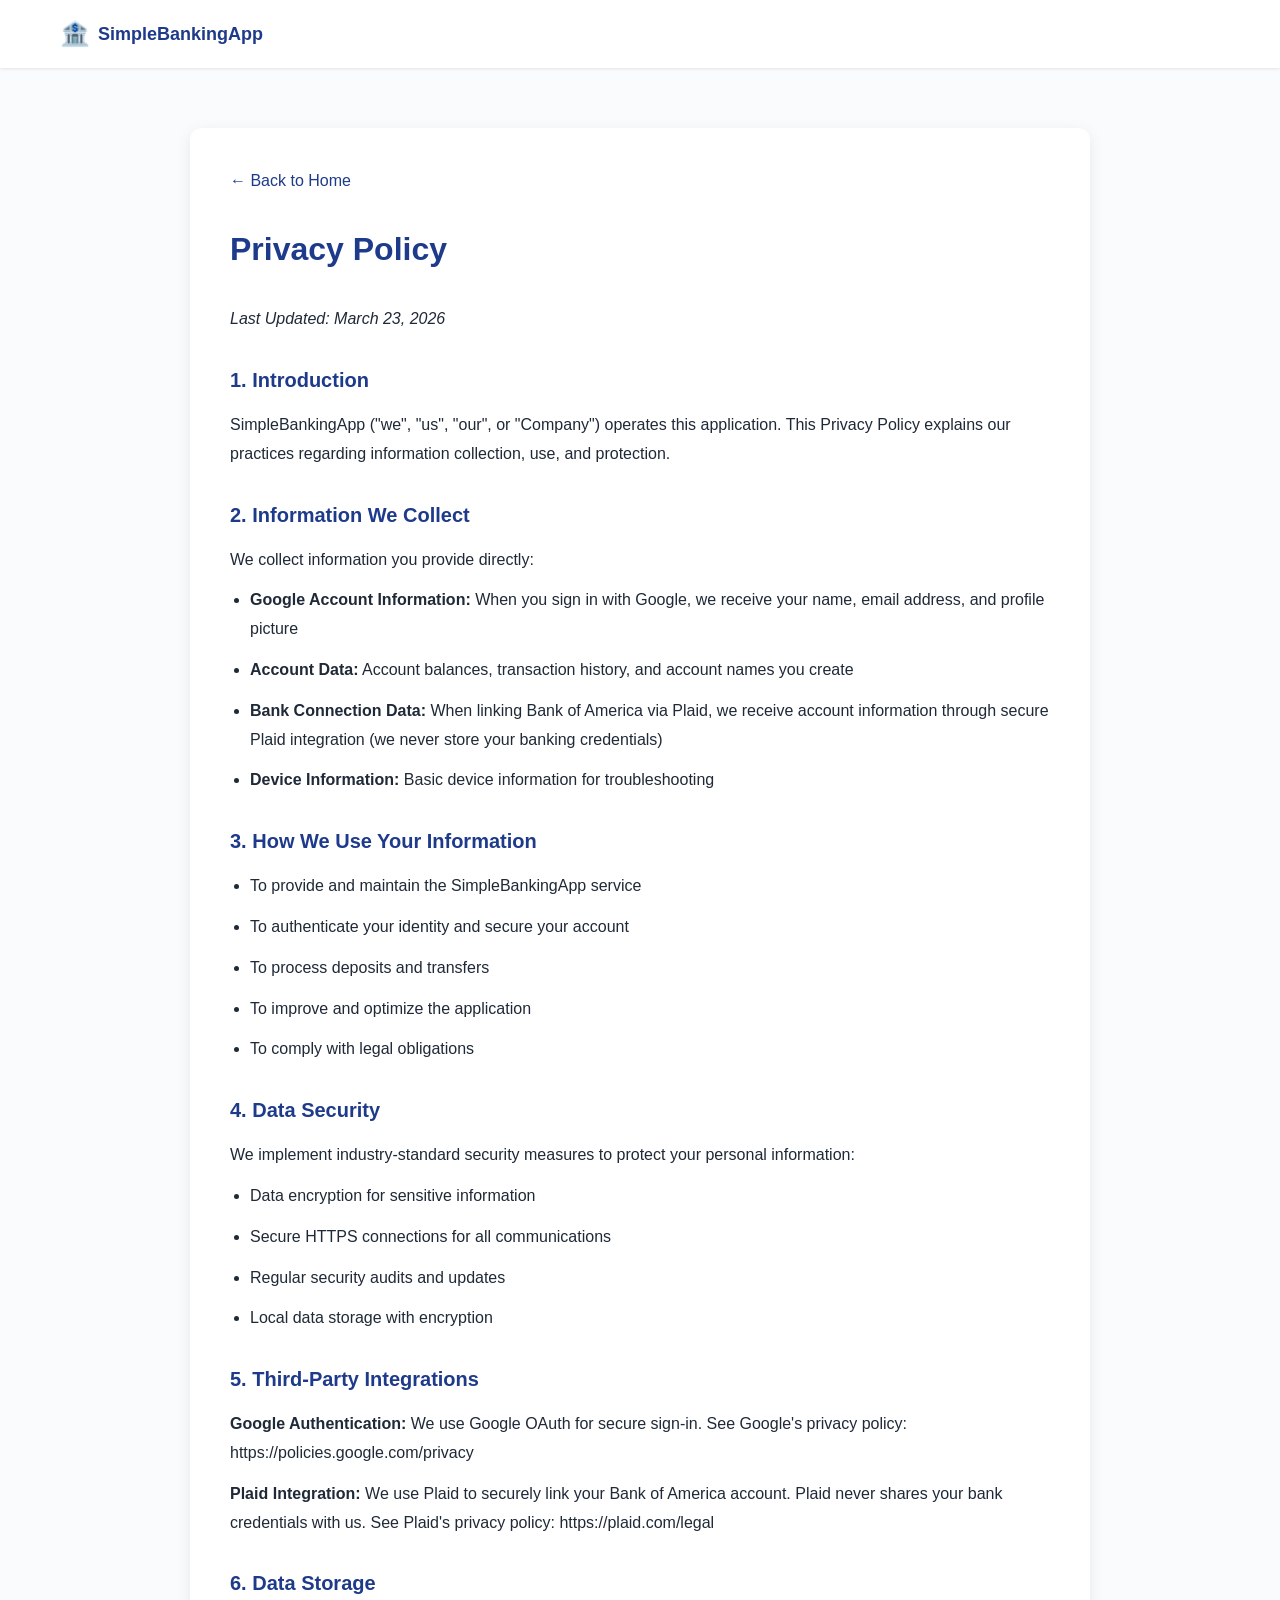
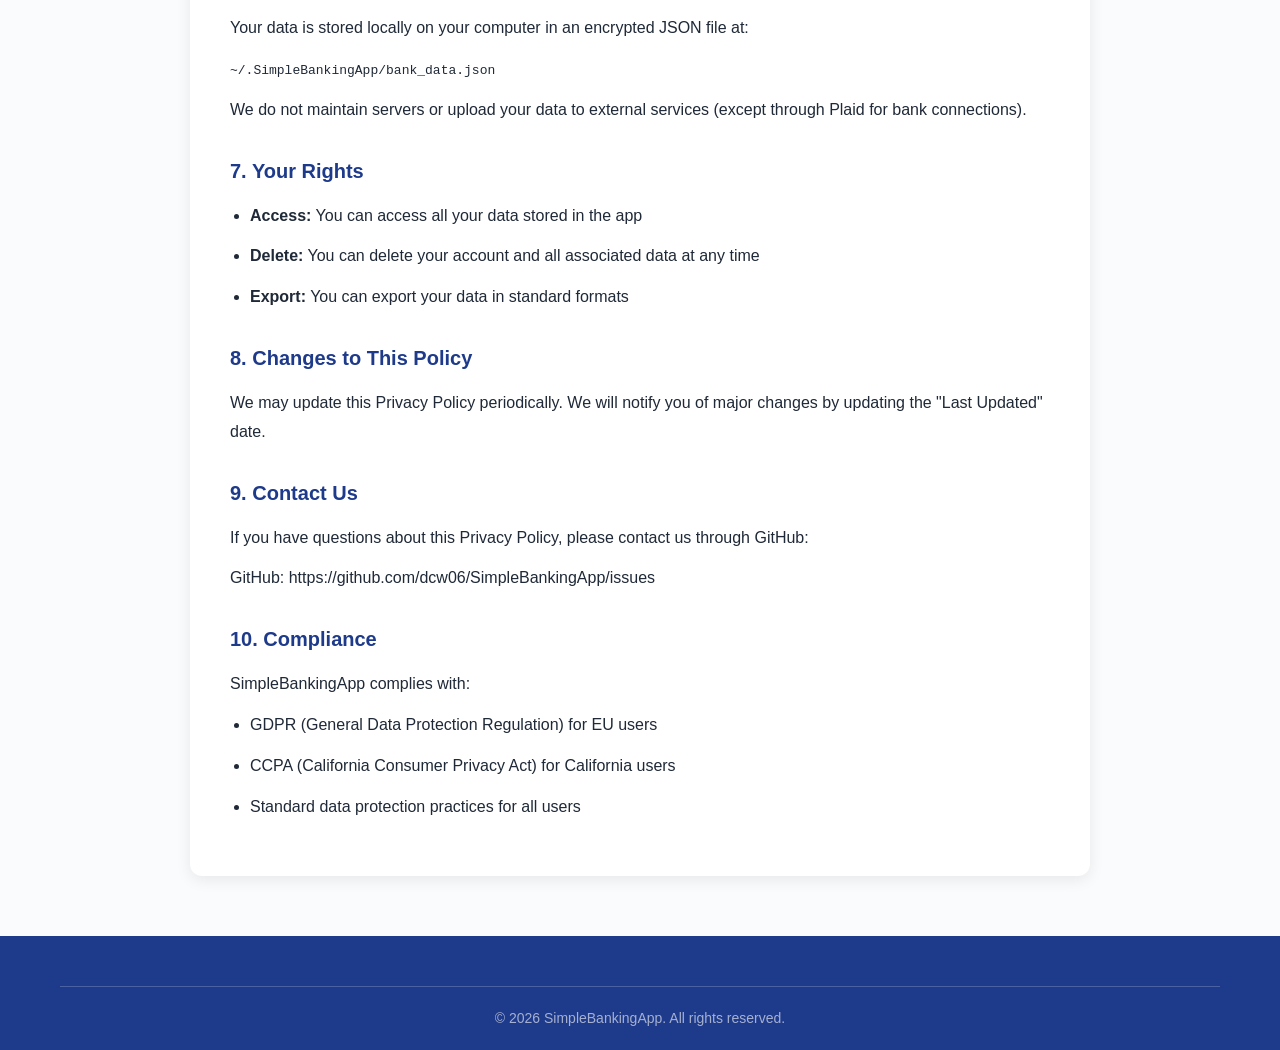
==== docs/privacy.html @ 29fc1cfb "Move website to docs folder for GitHub Pages" ====
<!DOCTYPE html>
<html lang="en">
<head>
    <meta charset="UTF-8">
    <meta name="viewport" content="width=device-width, initial-scale=1.0">
    <title>Privacy Policy - SimpleBankingApp</title>
    <link rel="stylesheet" href="style.css">
    <style>
        .policy-container {
            max-width: 900px;
            margin: 60px auto;
            padding: 40px;
            background: white;
            border-radius: 12px;
            box-shadow: 0 4px 15px rgba(0,0,0,0.08);
        }
        .policy-container h1 {
            color: #1E3A8A;
            margin-bottom: 30px;
        }
        .policy-container h2 {
            color: #1E3A8A;
            margin-top: 30px;
            margin-bottom: 15px;
            font-size: 20px;
        }
        .policy-container p, .policy-container li {
            color: #1F2937;
            line-height: 1.8;
            margin-bottom: 12px;
        }
        .policy-container ul {
            margin-left: 20px;
            margin-bottom: 15px;
        }
        .last-updated {
            color: #6B7280;
            font-style: italic;
            margin-bottom: 30px;
        }
        .back-link {
            display: inline-block;
            margin-bottom: 30px;
            color: #1E3A8A;
            text-decoration: none;
            font-weight: 500;
        }
        .back-link:hover {
            text-decoration: underline;
        }
    </style>
</head>
<body>
    <nav class="navbar">
        <div class="container">
            <div class="logo">
                <span class="logo-icon">🏦</span>
                SimpleBankingApp
            </div>
        </div>
    </nav>

    <div class="policy-container">
        <a href="index.html" class="back-link">← Back to Home</a>
        
        <h1>Privacy Policy</h1>
        <p class="last-updated">Last Updated: March 23, 2026</p>

        <h2>1. Introduction</h2>
        <p>SimpleBankingApp ("we", "us", "our", or "Company") operates this application. This Privacy Policy explains our practices regarding information collection, use, and protection.</p>

        <h2>2. Information We Collect</h2>
        <p>We collect information you provide directly:</p>
        <ul>
            <li><strong>Google Account Information:</strong> When you sign in with Google, we receive your name, email address, and profile picture</li>
            <li><strong>Account Data:</strong> Account balances, transaction history, and account names you create</li>
            <li><strong>Bank Connection Data:</strong> When linking Bank of America via Plaid, we receive account information through secure Plaid integration (we never store your banking credentials)</li>
            <li><strong>Device Information:</strong> Basic device information for troubleshooting</li>
        </ul>

        <h2>3. How We Use Your Information</h2>
        <ul>
            <li>To provide and maintain the SimpleBankingApp service</li>
            <li>To authenticate your identity and secure your account</li>
            <li>To process deposits and transfers</li>
            <li>To improve and optimize the application</li>
            <li>To comply with legal obligations</li>
        </ul>

        <h2>4. Data Security</h2>
        <p>We implement industry-standard security measures to protect your personal information:</p>
        <ul>
            <li>Data encryption for sensitive information</li>
            <li>Secure HTTPS connections for all communications</li>
            <li>Regular security audits and updates</li>
            <li>Local data storage with encryption</li>
        </ul>

        <h2>5. Third-Party Integrations</h2>
        <p><strong>Google Authentication:</strong> We use Google OAuth for secure sign-in. See Google's privacy policy: https://policies.google.com/privacy</p>
        <p><strong>Plaid Integration:</strong> We use Plaid to securely link your Bank of America account. Plaid never shares your bank credentials with us. See Plaid's privacy policy: https://plaid.com/legal</p>

        <h2>6. Data Storage</h2>
        <p>Your data is stored locally on your computer in an encrypted JSON file at:</p>
        <p><code>~/.SimpleBankingApp/bank_data.json</code></p>
        <p>We do not maintain servers or upload your data to external services (except through Plaid for bank connections).</p>

        <h2>7. Your Rights</h2>
        <ul>
            <li><strong>Access:</strong> You can access all your data stored in the app</li>
            <li><strong>Delete:</strong> You can delete your account and all associated data at any time</li>
            <li><strong>Export:</strong> You can export your data in standard formats</li>
        </ul>

        <h2>8. Changes to This Policy</h2>
        <p>We may update this Privacy Policy periodically. We will notify you of major changes by updating the "Last Updated" date.</p>

        <h2>9. Contact Us</h2>
        <p>If you have questions about this Privacy Policy, please contact us through GitHub:</p>
        <p>GitHub: https://github.com/dcw06/SimpleBankingApp/issues</p>

        <h2>10. Compliance</h2>
        <p>SimpleBankingApp complies with:</p>
        <ul>
            <li>GDPR (General Data Protection Regulation) for EU users</li>
            <li>CCPA (California Consumer Privacy Act) for California users</li>
            <li>Standard data protection practices for all users</li>
        </ul>
    </div>

    <footer class="footer" style="margin-top: 60px;">
        <div class="container">
            <div class="footer-bottom">
                <p>&copy; 2026 SimpleBankingApp. All rights reserved.</p>
            </div>
        </div>
    </footer>
</body>
</html>
---- docs/style.css ----
/* Color Scheme */
:root {
    --primary: #1E3A8A;      /* Deep Blue */
    --secondary: #10B981;    /* Green */
    --accent: #F59E0B;       /* Amber */
    --bg-light: #F3F4F6;     /* Light Gray */
    --card-bg: #FFFFFF;      /* White */
    --text-dark: #1F2937;    /* Dark Gray */
    --text-light: #6B7280;   /* Light Gray Text */
    --border: #E5E7EB;       /* Border Color */
}

/* Global Styles */
* {
    margin: 0;
    padding: 0;
    box-sizing: border-box;
}

html {
    scroll-behavior: smooth;
}

body {
    font-family: -apple-system, BlinkMacSystemFont, 'Segoe UI', Roboto, Oxygen, Ubuntu, Cantarell, sans-serif;
    color: var(--text-dark);
    line-height: 1.6;
    background-color: #FAFBFC;
}

.container {
    max-width: 1200px;
    margin: 0 auto;
    padding: 0 20px;
}

/* Navigation */
.navbar {
    background: var(--card-bg);
    box-shadow: 0 1px 3px rgba(0,0,0,0.1);
    position: sticky;
    top: 0;
    z-index: 1000;
}

.navbar .container {
    display: flex;
    justify-content: space-between;
    align-items: center;
    padding: 15px 20px;
}

.logo {
    font-size: 18px;
    font-weight: 700;
    color: var(--primary);
    display: flex;
    align-items: center;
    gap: 8px;
}

.logo-icon {
    font-size: 24px;
}

.nav-links {
    display: flex;
    list-style: none;
    gap: 30px;
}

.nav-links a {
    color: var(--text-dark);
    text-decoration: none;
    font-weight: 500;
    transition: color 0.3s;
}

.nav-links a:hover {
    color: var(--primary);
}

/* Hero Section */
.hero {
    padding: 100px 20px;
    background: linear-gradient(135deg, var(--primary) 0%, #1e40af 100%);
    color: white;
}

.hero .container {
    display: grid;
    grid-template-columns: 1fr 1fr;
    gap: 50px;
    align-items: center;
}

.hero-content h1 {
    font-size: 48px;
    font-weight: 700;
    margin-bottom: 20px;
    line-height: 1.2;
}

.hero .tagline {
    font-size: 18px;
    color: rgba(255,255,255,0.9);
    margin-bottom: 30px;
}

/* Phone Mockup */
.phone-frame {
    width: 280px;
    height: 560px;
    background: var(--card-bg);
    border-radius: 40px;
    padding: 12px;
    box-shadow: 0 10px 40px rgba(0,0,0,0.2);
    border: 8px solid #000;
    margin: 0 auto;
}

.phone-frame::before {
    content: '';
    position: absolute;
    top: 0;
    left: 50%;
    transform: translateX(-50%);
    width: 150px;
    height: 25px;
    background: #000;
    border-radius: 0 0 20px 20px;
    z-index: 10;
}

.phone-content {
    width: 100%;
    height: 100%;
    background: var(--bg-light);
    border-radius: 30px;
    overflow: hidden;
    padding-top: 20px;
}

/* Buttons */
.btn {
    display: inline-block;
    padding: 12px 32px;
    border-radius: 8px;
    text-decoration: none;
    font-weight: 600;
    transition: all 0.3s;
    border: none;
    cursor: pointer;
    font-size: 16px;
}

.btn-primary {
    background: var(--secondary);
    color: white;
}

.btn-primary:hover {
    background: #059669;
    transform: translateY(-2px);
    box-shadow: 0 5px 15px rgba(16,185,129,0.3);
}

.btn-secondary {
    background: var(--accent);
    color: white;
}

.btn-secondary:hover {
    background: #d97706;
    transform: translateY(-2px);
    box-shadow: 0 5px 15px rgba(245,158,11,0.3);
}

.btn-outline {
    background: transparent;
    color: var(--primary);
    border: 2px solid var(--primary);
}

.btn-outline:hover {
    background: var(--primary);
    color: white;
}

/* Features Section */
.features {
    padding: 80px 20px;
    background: var(--card-bg);
}

.features h2 {
    font-size: 36px;
    text-align: center;
    margin-bottom: 50px;
    color: var(--primary);
}

.features-grid {
    display: grid;
    grid-template-columns: repeat(auto-fit, minmax(300px, 1fr));
    gap: 30px;
}

.feature-card {
    background: var(--bg-light);
    padding: 30px;
    border-radius: 12px;
    text-align: center;
    transition: all 0.3s;
    border: 1px solid var(--border);
}

.feature-card:hover {
    transform: translateY(-5px);
    box-shadow: 0 10px 30px rgba(0,0,0,0.1);
    border-color: var(--primary);
}

.feature-icon {
    font-size: 40px;
    margin-bottom: 15px;
}

.feature-card h3 {
    font-size: 18px;
    margin-bottom: 10px;
    color: var(--primary);
}

.feature-card p {
    color: var(--text-light);
    font-size: 14px;
}

/* Download Section */
.download {
    padding: 80px 20px;
    background: linear-gradient(135deg, #f5f7fa 0%, #c3cfe2 100%);
}

.download h2 {
    font-size: 36px;
    text-align: center;
    margin-bottom: 10px;
    color: var(--primary);
}

.download-subtitle {
    text-align: center;
    color: var(--text-light);
    margin-bottom: 50px;
    font-size: 16px;
}

.download-options {
    display: grid;
    grid-template-columns: repeat(auto-fit, minmax(300px, 1fr));
    gap: 30px;
    margin-bottom: 50px;
}

.download-box {
    background: var(--card-bg);
    padding: 30px;
    border-radius: 12px;
    text-align: center;
    box-shadow: 0 4px 15px rgba(0,0,0,0.08);
    border: 1px solid var(--border);
}

.download-icon {
    font-size: 48px;
    margin-bottom: 15px;
}

.download-box h3 {
    font-size: 20px;
    margin-bottom: 5px;
    color: var(--primary);
}

.version {
    color: var(--secondary);
    font-size: 12px;
    font-weight: 600;
    text-transform: uppercase;
    letter-spacing: 0.5px;
    margin-bottom: 8px;
}

.description {
    color: var(--text-light);
    font-size: 14px;
    margin-bottom: 20px;
}

.system-req {
    font-size: 12px;
    color: #999;
    margin-top: 15px;
}

/* Install Instructions */
.install-instructions {
    background: var(--card-bg);
    padding: 30px;
    border-radius: 12px;
    max-width: 600px;
    margin: 0 auto;
}

.install-instructions h3 {
    color: var(--primary);
    margin-bottom: 20px;
}

.install-instructions ol {
    margin-left: 20px;
    color: var(--text-dark);
}

.install-instructions li {
    margin-bottom: 12px;
    line-height: 1.6;
}

.install-instructions code {
    background: var(--bg-light);
    padding: 2px 6px;
    border-radius: 4px;
    font-family: 'Monaco', monospace;
    font-size: 14px;
}

/* Security Section */
.security {
    padding: 80px 20px;
    background: var(--card-bg);
}

.security h2 {
    font-size: 36px;
    text-align: center;
    margin-bottom: 50px;
    color: var(--primary);
}

.security-grid {
    display: grid;
    grid-template-columns: repeat(auto-fit, minmax(250px, 1fr));
    gap: 30px;
}

.security-item {
    background: var(--bg-light);
    padding: 25px;
    border-radius: 12px;
    border-left: 4px solid var(--secondary);
}

.security-item h3 {
    color: var(--primary);
    margin-bottom: 10px;
    font-size: 16px;
}

.security-item p {
    color: var(--text-light);
    font-size: 14px;
    line-height: 1.6;
}

/* Footer */
.footer {
    background: var(--primary);
    color: white;
    padding: 50px 20px 20px;
}

.footer-content {
    display: grid;
    grid-template-columns: repeat(auto-fit, minmax(200px, 1fr));
    gap: 30px;
    margin-bottom: 30px;
}

.footer-section h4 {
    margin-bottom: 15px;
    font-size: 16px;
}

.footer-section p {
    color: rgba(255,255,255,0.8);
    font-size: 14px;
}

.footer-section ul {
    list-style: none;
}

.footer-section a {
    color: rgba(255,255,255,0.8);
    text-decoration: none;
    font-size: 14px;
    transition: color 0.3s;
}

.footer-section a:hover {
    color: white;
}

.footer-section li {
    margin-bottom: 8px;
}

.footer-bottom {
    border-top: 1px solid rgba(255,255,255,0.2);
    padding-top: 20px;
    text-align: center;
    color: rgba(255,255,255,0.6);
    font-size: 14px;
}

/* Responsive Design */
@media (max-width: 768px) {
    .hero .container {
        grid-template-columns: 1fr;
        padding: 50px 0;
    }

    .hero-content h1 {
        font-size: 32px;
    }

    .nav-links {
        gap: 15px;
        font-size: 14px;
    }

    .features h2,
    .download h2,
    .security h2 {
        font-size: 28px;
    }

    .download-options,
    .security-grid {
        grid-template-columns: 1fr;
    }
}
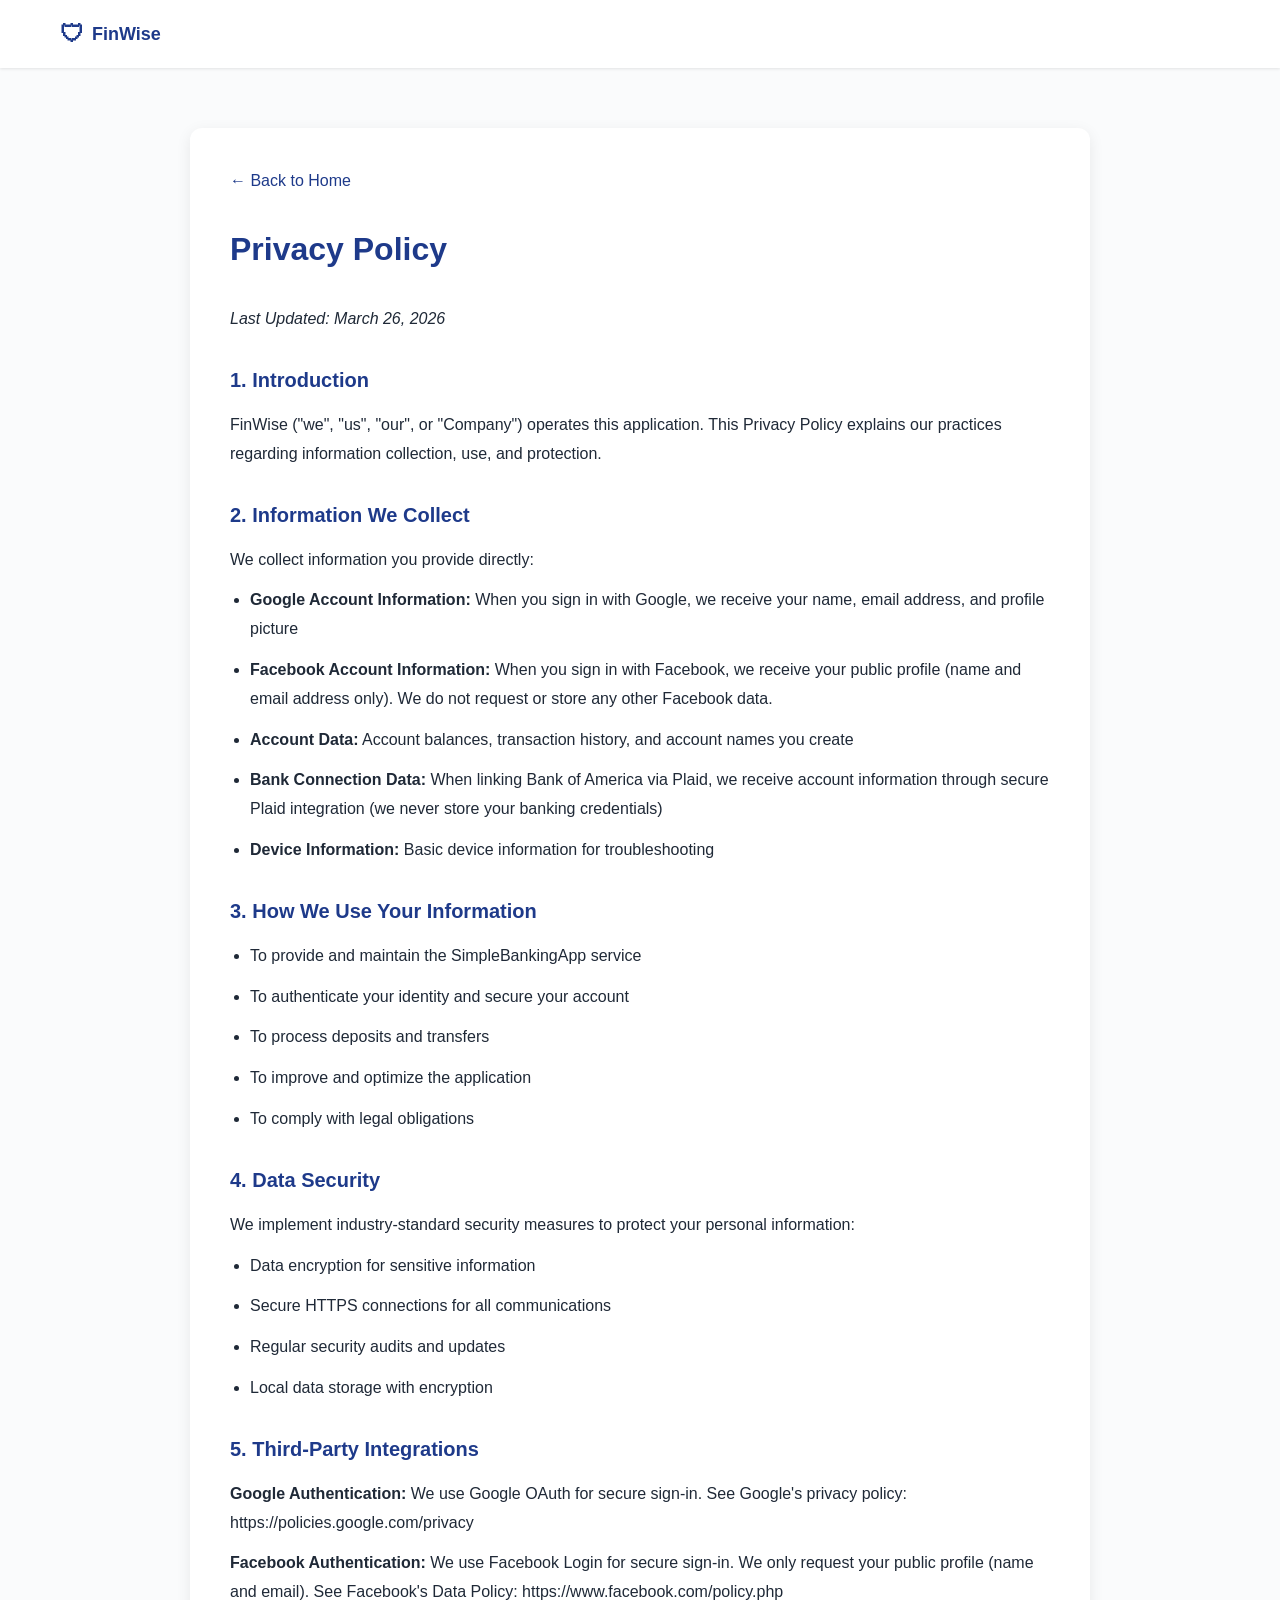
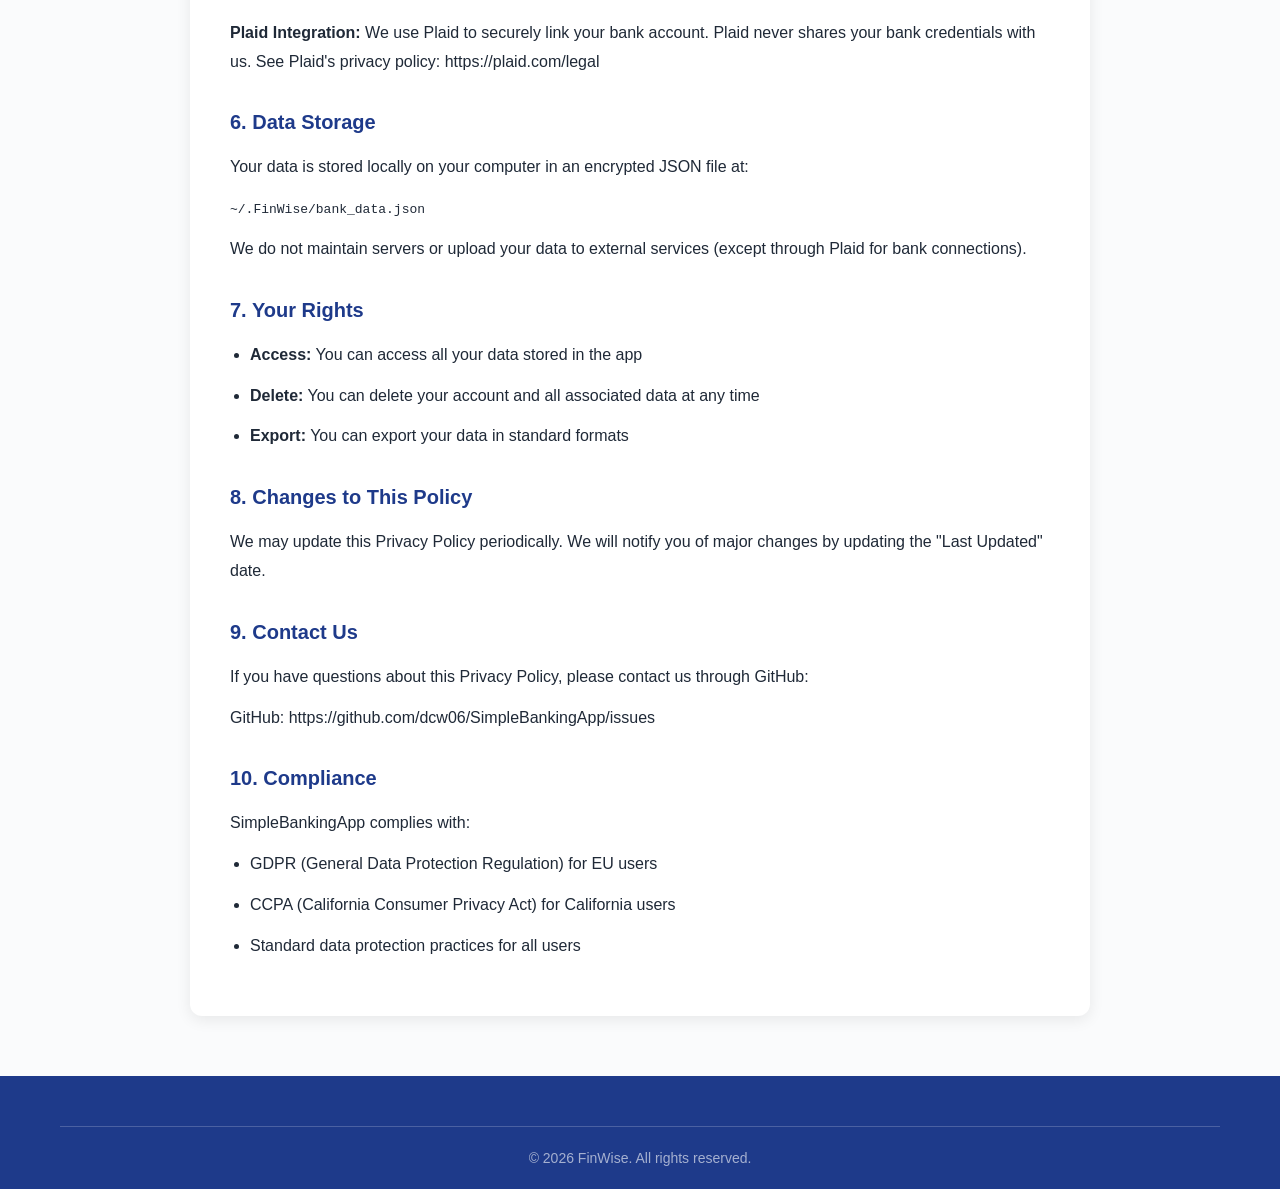
==== commit b6504926: "Add data deletion page and update privacy policy for Facebook Login - Add docs/deletion.html: step-b" ====
--- a/docs/privacy.html
+++ b/docs/privacy.html
@@ -3,7 +3,7 @@
 <head>
     <meta charset="UTF-8">
     <meta name="viewport" content="width=device-width, initial-scale=1.0">
-    <title>Privacy Policy - SimpleBankingApp</title>
+    <title>Privacy Policy - FinWise</title>
     <link rel="stylesheet" href="style.css">
     <style>
         .policy-container {
@@ -54,8 +54,8 @@
     <nav class="navbar">
         <div class="container">
             <div class="logo">
-                <span class="logo-icon">🏦</span>
-                SimpleBankingApp
+                <span class="logo-icon">🛡</span>
+                FinWise
             </div>
         </div>
     </nav>
@@ -64,15 +64,16 @@
         <a href="index.html" class="back-link">← Back to Home</a>
         
         <h1>Privacy Policy</h1>
-        <p class="last-updated">Last Updated: March 23, 2026</p>
+        <p class="last-updated">Last Updated: March 26, 2026</p>
 
         <h2>1. Introduction</h2>
-        <p>SimpleBankingApp ("we", "us", "our", or "Company") operates this application. This Privacy Policy explains our practices regarding information collection, use, and protection.</p>
+        <p>FinWise ("we", "us", "our", or "Company") operates this application. This Privacy Policy explains our practices regarding information collection, use, and protection.</p>
 
         <h2>2. Information We Collect</h2>
         <p>We collect information you provide directly:</p>
         <ul>
             <li><strong>Google Account Information:</strong> When you sign in with Google, we receive your name, email address, and profile picture</li>
+            <li><strong>Facebook Account Information:</strong> When you sign in with Facebook, we receive your public profile (name and email address only). We do not request or store any other Facebook data.</li>
             <li><strong>Account Data:</strong> Account balances, transaction history, and account names you create</li>
             <li><strong>Bank Connection Data:</strong> When linking Bank of America via Plaid, we receive account information through secure Plaid integration (we never store your banking credentials)</li>
             <li><strong>Device Information:</strong> Basic device information for troubleshooting</li>
@@ -98,11 +99,12 @@
 
         <h2>5. Third-Party Integrations</h2>
         <p><strong>Google Authentication:</strong> We use Google OAuth for secure sign-in. See Google's privacy policy: https://policies.google.com/privacy</p>
-        <p><strong>Plaid Integration:</strong> We use Plaid to securely link your Bank of America account. Plaid never shares your bank credentials with us. See Plaid's privacy policy: https://plaid.com/legal</p>
+        <p><strong>Facebook Authentication:</strong> We use Facebook Login for secure sign-in. We only request your public profile (name and email). See Facebook's Data Policy: https://www.facebook.com/policy.php</p>
+        <p><strong>Plaid Integration:</strong> We use Plaid to securely link your bank account. Plaid never shares your bank credentials with us. See Plaid's privacy policy: https://plaid.com/legal</p>
 
         <h2>6. Data Storage</h2>
         <p>Your data is stored locally on your computer in an encrypted JSON file at:</p>
-        <p><code>~/.SimpleBankingApp/bank_data.json</code></p>
+        <p><code>~/.FinWise/bank_data.json</code></p>
         <p>We do not maintain servers or upload your data to external services (except through Plaid for bank connections).</p>
 
         <h2>7. Your Rights</h2>
@@ -131,7 +133,7 @@
     <footer class="footer" style="margin-top: 60px;">
         <div class="container">
             <div class="footer-bottom">
-                <p>&copy; 2026 SimpleBankingApp. All rights reserved.</p>
+                <p>&copy; 2026 FinWise. All rights reserved.</p>
             </div>
         </div>
     </footer>
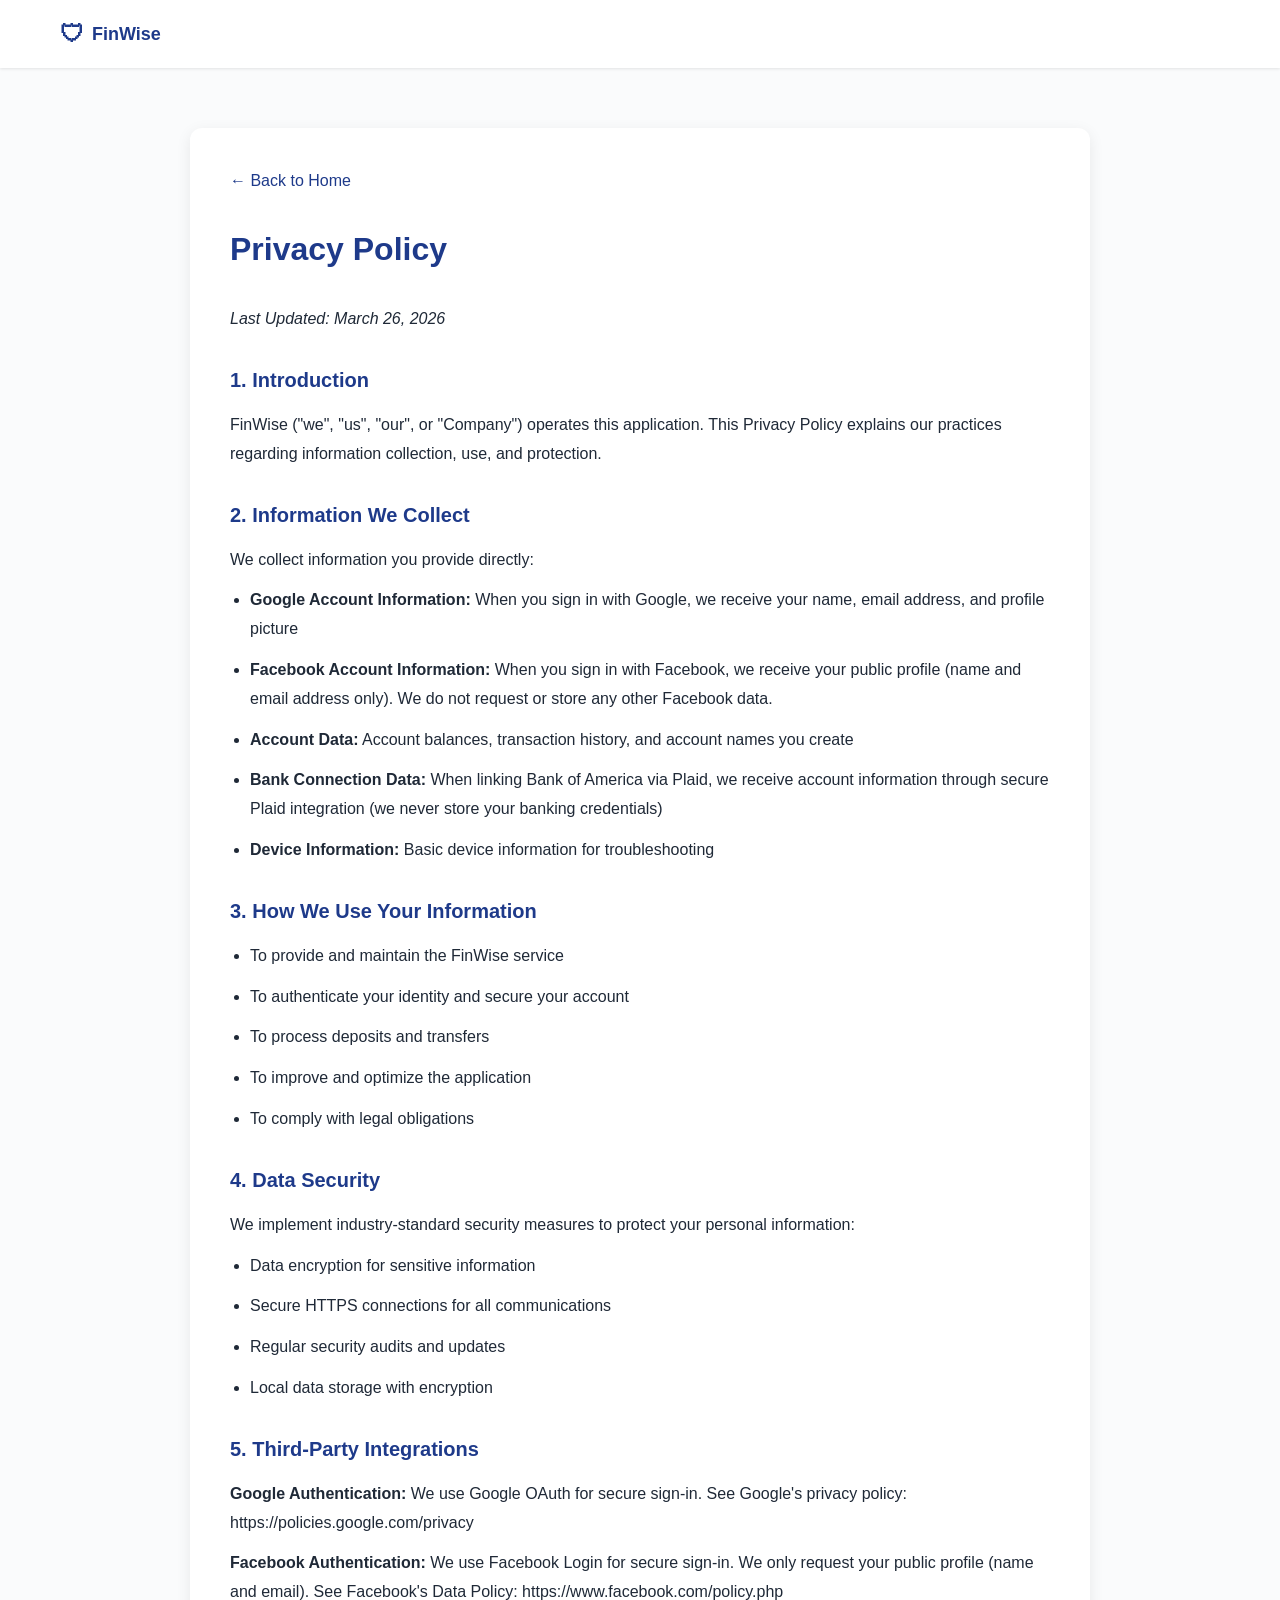
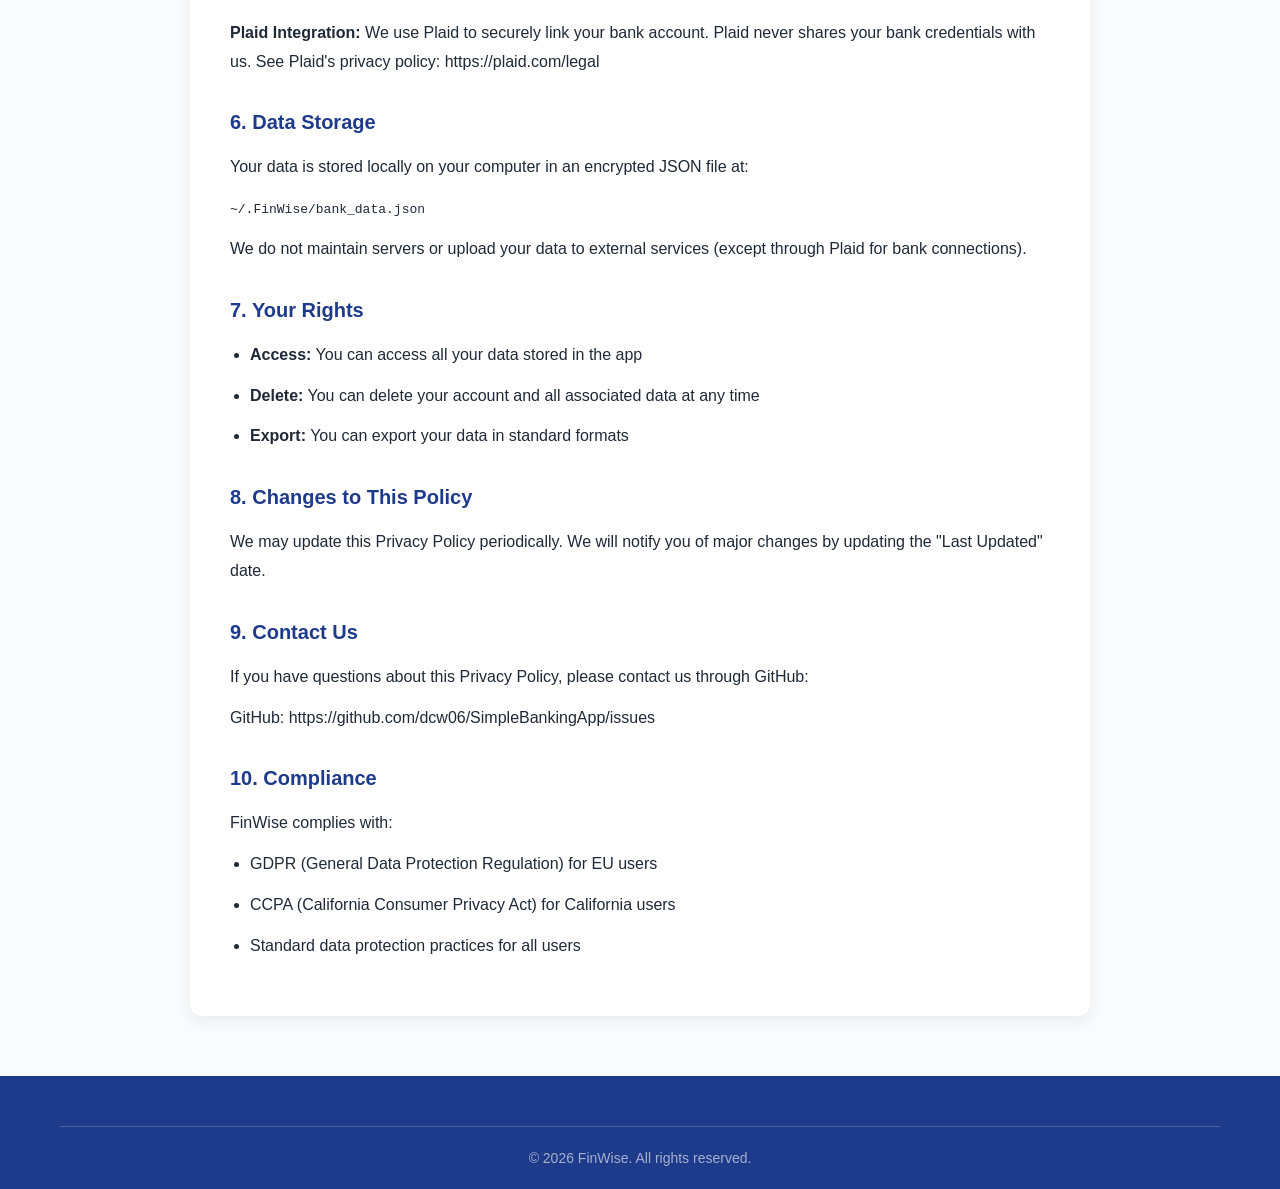
==== commit 08e74fc8: "Rebrand SimpleBankingApp to FinWise across website" ====
--- a/docs/privacy.html
+++ b/docs/privacy.html
@@ -81,7 +81,7 @@
 
         <h2>3. How We Use Your Information</h2>
         <ul>
-            <li>To provide and maintain the SimpleBankingApp service</li>
+            <li>To provide and maintain the FinWise service</li>
             <li>To authenticate your identity and secure your account</li>
             <li>To process deposits and transfers</li>
             <li>To improve and optimize the application</li>
@@ -122,7 +122,7 @@
         <p>GitHub: https://github.com/dcw06/SimpleBankingApp/issues</p>
 
         <h2>10. Compliance</h2>
-        <p>SimpleBankingApp complies with:</p>
+        <p>FinWise complies with:</p>
         <ul>
             <li>GDPR (General Data Protection Regulation) for EU users</li>
             <li>CCPA (California Consumer Privacy Act) for California users</li>
--- a/docs/style.css
+++ b/docs/style.css
@@ -308,25 +308,79 @@
 /* Install Instructions */
 .install-instructions {
     background: var(--card-bg);
-    padding: 30px;
+    padding: 36px;
     border-radius: 12px;
-    max-width: 600px;
+    max-width: 680px;
     margin: 0 auto;
 }
 
 .install-instructions h3 {
     color: var(--primary);
-    margin-bottom: 20px;
-}
-
-.install-instructions ol {
-    margin-left: 20px;
+    margin-bottom: 28px;
+    font-size: 20px;
+}
+
+.install-step {
+    display: flex;
+    gap: 18px;
+    margin-bottom: 28px;
+    align-items: flex-start;
+}
+
+.step-number {
+    background: var(--primary);
+    color: white;
+    font-weight: 700;
+    font-size: 15px;
+    width: 34px;
+    height: 34px;
+    border-radius: 50%;
+    display: flex;
+    align-items: center;
+    justify-content: center;
+    flex-shrink: 0;
+    margin-top: 2px;
+}
+
+.step-content h4 {
     color: var(--text-dark);
-}
-
-.install-instructions li {
-    margin-bottom: 12px;
+    font-size: 16px;
+    margin-bottom: 6px;
+}
+
+.step-content p {
+    color: var(--text-light);
     line-height: 1.6;
+    margin-bottom: 8px;
+}
+
+.step-content p:last-child {
+    margin-bottom: 0;
+}
+
+.sub-steps {
+    margin: 10px 0 10px 18px;
+    color: var(--text-dark);
+}
+
+.sub-steps li {
+    margin-bottom: 6px;
+    line-height: 1.6;
+}
+
+.tip {
+    background: var(--bg-light);
+    border-left: 3px solid var(--accent);
+    padding: 8px 12px;
+    border-radius: 0 6px 6px 0;
+    font-size: 13px !important;
+    color: var(--text-dark) !important;
+}
+
+.optional {
+    font-size: 12px;
+    font-weight: 400;
+    color: var(--text-light);
 }
 
 .install-instructions code {
@@ -334,7 +388,7 @@
     padding: 2px 6px;
     border-radius: 4px;
     font-family: 'Monaco', monospace;
-    font-size: 14px;
+    font-size: 13px;
 }
 
 /* Security Section */
